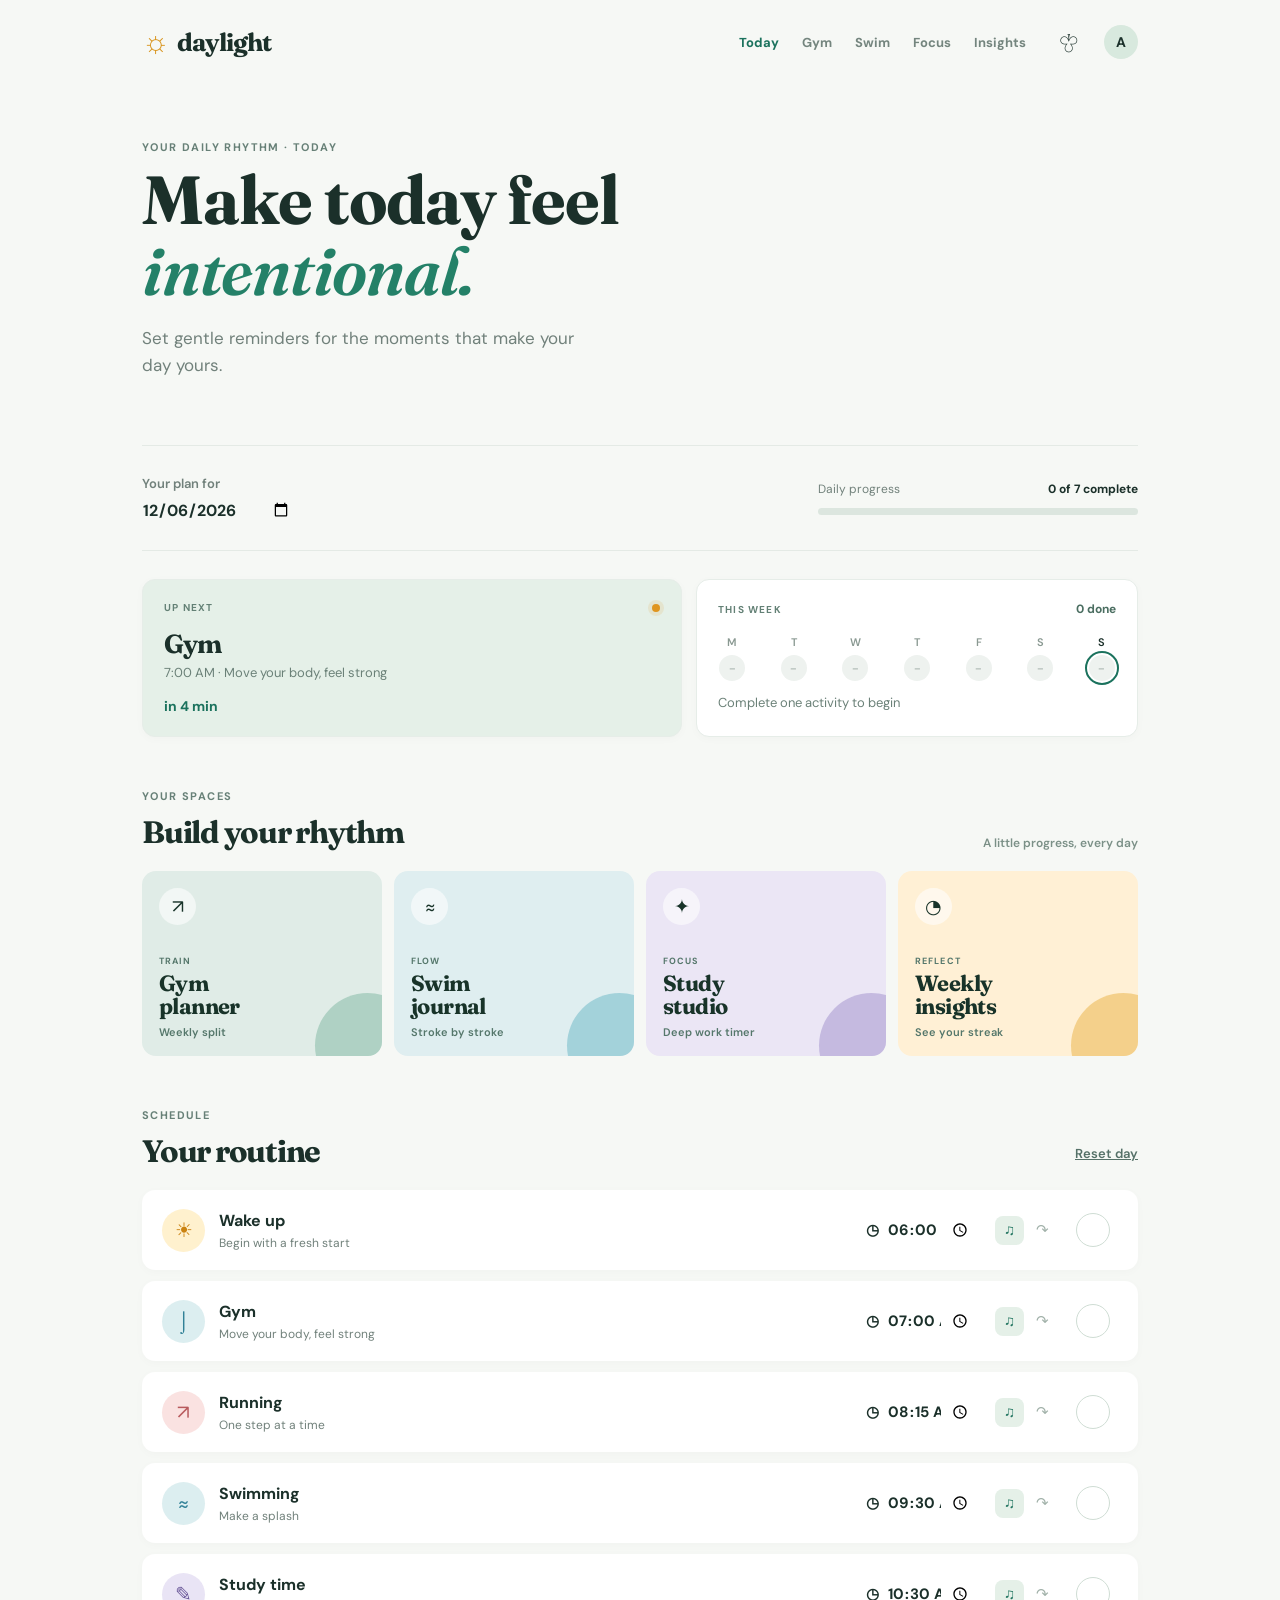
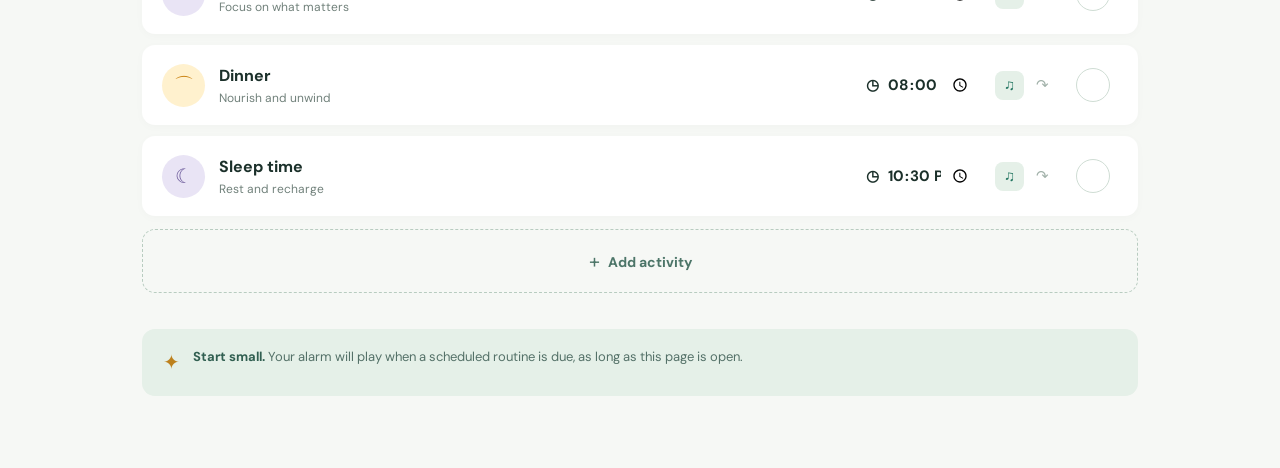
==== index.html @ 8356004c "Update index.html" ====
<!DOCTYPE html>
<html lang="en">
  <head>
    <meta charset="UTF-8" />
    <meta name="viewport" content="width=device-width, initial-scale=1.0" />
    <meta name="theme-color" content="#1c6f5b" />
    <title>Daylight · Daily routine tracker</title>
    <link rel="preconnect" href="https://fonts.googleapis.com" />
    <link rel="preconnect" href="https://fonts.gstatic.com" crossorigin />
    <link href="https://fonts.googleapis.com/css2?family=DM+Sans:wght@400;500;600;700&family=Fraunces:opsz,wght@9..144,600;9..144,700&display=swap" rel="stylesheet" />
    <link rel="stylesheet" href="daily.css" />
    <link rel="manifest" href="./manifest.json">
<meta name="theme-color" content="#1c6f5b">
<link rel="apple-touch-icon" href="./icons/icon-192.png">
<meta name="apple-mobile-web-app-capable" content="yes">
<meta name="apple-mobile-web-app-status-bar-style" content="black-translucent">
<meta name="apple-mobile-web-app-title" content="Daylight">
  </head>
  <body>
    <main class="app-shell">
      <header class="topbar">
        <a class="brand" href="#" aria-label="Daylight home">
          <span class="brand-mark">☼</span>
          <span>daylight</span>
        </a>
        <nav class="site-nav" aria-label="Main navigation">
          <a class="active" href="index.html">Today</a>
          <a href="gym.html">Gym</a>
          <a href="swimming.html">Swim</a>
          <a href="focus.html">Focus</a>
          <a href="insights.html">Insights</a>
        </nav>
        <div class="header-actions">
          <button class="icon-button" id="notificationButton" type="button" aria-label="Enable notifications" title="Enable notifications">♧</button>
          <button class="avatar" type="button" aria-label="Your profile">A</button>
        </div>
      </header>

      <section class="hero" aria-labelledby="page-title">
        <p class="eyebrow" id="todayLabel">YOUR DAILY RHYTHM</p>
        <h1 id="page-title">Make today feel <em>intentional.</em></h1>
        <p class="hero-copy">Set gentle reminders for the moments that make your day yours.</p>
      </section>

      <section class="overview" aria-label="Today overview">
        <div class="date-control">
          <label for="routineDate">Your plan for</label>
          <div class="date-input-wrap">
            <input id="routineDate" type="date" aria-label="Select routine date" />
          </div>
        </div>
        <div class="progress-block">
          <div class="progress-label"><span>Daily progress</span><strong id="progressText">0 of 7 complete</strong></div>
          <div class="progress-track"><span id="progressBar"></span></div>
        </div>
      </section>

      <section class="utility-grid" aria-label="Routine tools">
        <article class="next-card">
          <div class="card-heading"><span>UP NEXT</span><span class="next-dot"></span></div>
          <h2 id="nextActivityName">Your day is ready</h2>
          <p id="nextActivityDetails">Choose a time that works for you.</p>
          <strong id="nextCountdown">—</strong>
        </article>
        <article class="week-card">
          <div class="card-heading"><span>THIS WEEK</span><strong id="weekTotal">0 done</strong></div>
          <div class="week-days" id="weekDays" aria-label="Weekly routine history"></div>
          <p id="streakText">Start your streak today</p>
        </article>
      </section>

      <section class="explore-section" aria-labelledby="exploreTitle">
        <div class="section-heading compact-heading">
          <div>
            <p class="eyebrow">YOUR SPACES</p>
            <h2 id="exploreTitle">Build your rhythm</h2>
          </div>
          <span class="explore-caption">A little progress, every day</span>
        </div>
        <div class="explore-grid">
          <a class="explore-card gym-card" href="gym.html"><span class="explore-orb">↗</span><span class="explore-kicker">TRAIN</span><strong>Gym<br>planner</strong><em>Weekly split</em></a>
          <a class="explore-card swim-card" href="swimming.html"><span class="explore-orb">≈</span><span class="explore-kicker">FLOW</span><strong>Swim<br>journal</strong><em>Stroke by stroke</em></a>
          <a class="explore-card focus-card" href="focus.html"><span class="explore-orb">✦</span><span class="explore-kicker">FOCUS</span><strong>Study<br>studio</strong><em>Deep work timer</em></a>
          <a class="explore-card insight-card-link" href="insights.html"><span class="explore-orb">◔</span><span class="explore-kicker">REFLECT</span><strong>Weekly<br>insights</strong><em>See your streak</em></a>
        </div>
      </section>

      <section class="routine-section" aria-labelledby="routine-heading">
        <div class="section-heading">
          <div>
            <p class="eyebrow">SCHEDULE</p>
            <h2 id="routine-heading">Your routine</h2>
          </div>
          <button class="text-button" id="resetButton" type="button">Reset day</button>
        </div>

        <div class="routine-list" id="routineList" aria-live="polite"></div>

        <button class="add-activity" id="addActivityButton" type="button"><span>+</span> Add activity</button>
      </section>

      <section class="insight-card" id="insightCard">
        <span class="insight-icon">✦</span>
        <p><strong>Start small.</strong> Your alarm will play when a scheduled routine is due, as long as this page is open.</p>
      </section>
    </main>

    <dialog id="activityDialog">
      <form method="dialog" class="dialog-card" id="activityForm">
        <div class="dialog-heading">
          <div>
            <p class="eyebrow">CUSTOM ROUTINE</p>
            <h2>Add an activity</h2>
          </div>
          <button class="close-button" value="cancel" aria-label="Close">×</button>
        </div>
        <label>Activity name<input id="activityName" maxlength="32" required placeholder="e.g. Read a book" /></label>
        <label>Time<input id="activityTime" type="time" required /></label>
        <label class="color-label">Color
          <span class="color-options">
            <input type="radio" name="activityColor" value="sun" checked aria-label="Sun yellow" />
            <input type="radio" name="activityColor" value="sky" aria-label="Sky blue" />
            <input type="radio" name="activityColor" value="rose" aria-label="Rose pink" />
            <input type="radio" name="activityColor" value="violet" aria-label="Violet" />
          </span>
        </label>
        <button class="save-button" value="default" type="submit">Add to routine</button>
      </form>
    </dialog>

    <dialog id="alarmDialog">
      <div class="alarm-card">
        <span class="alarm-sun">☼</span>
        <p class="eyebrow">TIME FOR YOUR ROUTINE</p>
        <h2 id="alarmTitle">Good morning!</h2>
        <p id="alarmMessage">Your activity is ready when you are.</p>
        <div class="alarm-actions">
          <button class="snooze-button" id="snoozeAlarm" type="button">Snooze 5 min</button>
          <button class="save-button" id="dismissAlarm" type="button">I'm on it</button>
        </div>
      </div>
    </dialog>

    <script src="daily.js"></script>
    <script src="./pwa-register.js"></script>
  </body>
</html>
---- daily.css ----
:root {
  --ink: #1b302a;
  --muted: #71817b;
  --line: #e4eae5;
  --surface: #ffffff;
  --canvas: #f6f8f5;
  --sage: #e5f0e8;
  --green: #1b725d;
  --shadow: 0 16px 38px rgba(36, 70, 56, .08);
}

* { box-sizing: border-box; }
body { margin: 0; background: var(--canvas); color: var(--ink); font-family: "DM Sans", sans-serif; }
button, input { font: inherit; }
button { cursor: pointer; }
.app-shell { max-width: 1080px; margin: 0 auto; padding: 0 42px 72px; }
.topbar { height: 84px; display: flex; align-items: center; justify-content: space-between; gap: 26px; }
.brand { color: var(--ink); text-decoration: none; font-family: Fraunces, serif; font-size: 25px; font-weight: 700; letter-spacing: -.9px; display: flex; align-items: center; gap: 8px; }
.brand-mark { color: #d8931b; font-family: Arial, sans-serif; font-size: 30px; line-height: 1; }
.header-actions { display: flex; align-items: center; gap: 18px; }
.site-nav { display: flex; align-items: center; gap: 23px; margin-left: auto; }.site-nav a { color: #74857e; text-decoration: none; font-size: 13px; font-weight: 700; transition: color .2s; }.site-nav a:hover, .site-nav a.active { color: var(--green); }
.icon-button, .avatar { border: 0; background: transparent; color: var(--ink); }
.icon-button { font-size: 25px; transform: rotate(180deg); }
.icon-button.enabled { color: var(--green); }
.avatar { display: grid; place-items: center; width: 34px; height: 34px; border-radius: 50%; background: #d8e9de; font-weight: 700; font-size: 14px; }
.hero { padding: 56px 0 50px; max-width: 640px; }
.eyebrow { margin: 0 0 10px; color: #678077; letter-spacing: 1.4px; font-weight: 700; font-size: 11px; }
h1, h2, p { margin-top: 0; }
h1, h2 { font-family: Fraunces, serif; letter-spacing: -1.25px; }
h1 { font-size: clamp(46px, 6vw, 68px); line-height: 1.04; margin-bottom: 20px; }
h1 em { font-weight: 600; color: #248168; }
.hero-copy { color: var(--muted); font-size: 17px; line-height: 1.55; max-width: 450px; }
.overview { border-top: 1px solid var(--line); border-bottom: 1px solid var(--line); min-height: 106px; display: flex; align-items: center; justify-content: space-between; gap: 40px; }
.date-control { display: grid; gap: 7px; font-size: 13px; color: var(--muted); font-weight: 600; }
.date-input-wrap { display: flex; align-items: center; }
#routineDate { color: var(--ink); border: 0; padding: 0; background: transparent; font-weight: 700; font-size: 16px; cursor: pointer; }
.progress-block { width: min(320px, 42vw); }
.progress-label { display: flex; justify-content: space-between; color: var(--muted); font-size: 12px; margin-bottom: 11px; }
.progress-label strong { color: var(--ink); font-size: 12px; }
.progress-track { height: 7px; border-radius: 10px; background: #dce6df; overflow: hidden; }
.progress-track span { display: block; height: 100%; width: 0; background: var(--green); border-radius: inherit; transition: width .35s ease; }
.utility-grid { display: grid; grid-template-columns: 1.1fr .9fr; gap: 14px; padding: 28px 0 8px; }
.next-card, .week-card { background: var(--surface); border: 1px solid #e6ede8; border-radius: 13px; padding: 21px; box-shadow: 0 2px 10px rgba(20, 57, 44, .025); }
.next-card { background: #e5f0e8; }
.card-heading { display: flex; align-items: center; justify-content: space-between; color: #638075; letter-spacing: 1.2px; font-size: 10px; font-weight: 700; }
.card-heading strong { color: #4b6e61; letter-spacing: 0; font-size: 12px; }
.next-dot { width: 8px; height: 8px; background: #df951f; border-radius: 50%; box-shadow: 0 0 0 4px rgba(223,149,31,.13); }
.next-card h2 { margin: 14px 0 4px; font-size: 26px; }
.next-card p, .week-card p { margin: 0; color: #6b8178; font-size: 13px; }
.next-card > strong { display: block; margin-top: 16px; color: #1b725d; font-size: 14px; }
.week-days { display: flex; justify-content: space-between; gap: 7px; margin: 18px 0 13px; }
.week-day { display: grid; gap: 6px; place-items: center; min-width: 28px; color: #8a9992; font-size: 11px; }
.week-day b { font-weight: 600; }.week-day i { display: grid; place-items: center; width: 26px; height: 26px; background: #eef2ef; border-radius: 50%; font-style: normal; font-size: 10px; }
.week-day.done i { background: #cce4d6; color: #17634f; font-weight: 700; }.week-day.current b { color: var(--ink); }.week-day.current i { outline: 2px solid var(--green); outline-offset: 2px; }
.routine-section { padding-top: 52px; }
.explore-section { padding-top: 44px; }.compact-heading { margin-bottom: 18px; }.explore-caption { color: #7b9087; font-size: 12px; font-weight: 600; }.explore-grid { display: grid; grid-template-columns: repeat(4, 1fr); gap: 12px; }.explore-card { position: relative; overflow: hidden; min-height: 185px; padding: 17px; display: flex; flex-direction: column; text-decoration: none; border-radius: 14px; color: #183329; transition: transform .25s ease, box-shadow .25s ease; }.explore-card:hover { transform: translateY(-5px); box-shadow: 0 15px 25px rgba(31, 77, 58, .13); }.explore-card::after { content: ''; width: 105px; height: 105px; position: absolute; right: -38px; bottom: -42px; border-radius: 50%; opacity: .7; }.gym-card { background: #e0ece7; }.gym-card::after { background: #9ac7b5; }.swim-card { background: #dfeef0; }.swim-card::after { background: #8bc6d2; }.focus-card { background: #ebe6f5; }.focus-card::after { background: #b5a8d8; }.insight-card-link { background: #fff0d5; }.insight-card-link::after { background: #efc46d; }.explore-orb { width: 37px; height: 37px; display: grid; place-items: center; border-radius: 50%; background: rgba(255,255,255,.58); font-size: 19px; margin-bottom: auto; }.explore-kicker { margin-top: 17px; color: #55776b; letter-spacing: 1.1px; font-size: 9px; font-weight: 700; }.explore-card strong { position: relative; z-index: 1; margin-top: 5px; font-family: Fraunces, serif; font-size: 22px; line-height: 1.02; letter-spacing: -.6px; }.explore-card em { margin-top: 8px; color: #55776b; font-size: 11px; font-style: normal; font-weight: 600; }
.section-heading { display: flex; justify-content: space-between; align-items: end; margin-bottom: 20px; }
.section-heading h2 { font-size: 31px; margin: 0; }
.text-button { color: #557168; border: 0; background: transparent; text-decoration: underline; font-weight: 600; font-size: 13px; padding: 8px 0; }
.routine-list { display: grid; gap: 11px; }
.routine-item { background: var(--surface); min-height: 80px; padding: 14px 19px; border: 1px solid transparent; border-radius: 13px; box-shadow: 0 2px 10px rgba(20, 57, 44, .025); display: grid; grid-template-columns: 44px minmax(150px, 1fr) 116px 68px 42px; align-items: center; column-gap: 13px; transition: transform .2s, border-color .2s, opacity .2s; }
.routine-item:hover { transform: translateY(-1px); border-color: #d9e6dd; }
.routine-item.complete { opacity: .58; }
.routine-item.complete .activity-name { text-decoration: line-through; }
.routine-item.skipped { opacity: .52; background: #fbfcfb; }.routine-item.skipped .activity-name { text-decoration: line-through; }
.activity-icon { width: 43px; height: 43px; display: grid; place-items: center; border-radius: 50%; font-size: 20px; }
.sun .activity-icon { background: #fff1ce; color: #ca8211; }
.sky .activity-icon { background: #dceef0; color: #318197; }
.rose .activity-icon { background: #fae2e1; color: #b85a5d; }
.violet .activity-icon { background: #e9e4f5; color: #6d5b9b; }
.activity-name { margin: 0 0 4px; font-weight: 700; font-size: 16px; }
.activity-note { margin: 0; color: var(--muted); font-size: 12px; }
.time-control { display: flex; align-items: center; gap: 7px; color: var(--ink); font-size: 15px; font-weight: 700; }
.time-control input { border: 0; width: 85px; color: inherit; background: transparent; font-weight: inherit; cursor: pointer; }
.item-actions { display: flex; align-items: center; gap: 4px; }
.alarm-toggle, .skip-button { width: 29px; height: 29px; display: grid; place-items: center; border: 0; background: transparent; border-radius: 8px; color: #a2b2aa; font-size: 15px; }
.alarm-toggle.on { color: #20745f; background: #e5f0e8; }.skip-button.active { color: #a66d34; background: #fff1df; }.alarm-toggle:hover, .skip-button:hover { background: #edf3ef; color: var(--green); }
.check-button { width: 34px; height: 34px; border: 1.5px solid #cfddd4; color: white; background: white; border-radius: 50%; font-size: 16px; transition: .2s; }
.complete .check-button { background: var(--green); border-color: var(--green); }
.delete-button { grid-column: 5; grid-row: 1; border: 0; color: #aab9b1; background: transparent; display: none; }
.routine-item.custom:hover .delete-button { display: block; }
.add-activity { width: 100%; margin-top: 13px; min-height: 64px; border: 1.5px dashed #b8ccc0; border-radius: 13px; color: #4c7568; background: transparent; font-weight: 700; font-size: 14px; }
.add-activity span { font-size: 20px; vertical-align: -1px; margin-right: 5px; font-weight: 400; }
.insight-card { margin-top: 36px; display: flex; gap: 13px; border-radius: 13px; background: var(--sage); padding: 18px 21px; color: #547168; font-size: 13px; line-height: 1.55; }
.insight-card p { margin: 0; }.insight-card strong { color: #315f51; }.insight-icon { color: #bd811d; font-size: 20px; }
dialog { border: 0; padding: 0; background: transparent; max-width: min(92vw, 420px); border-radius: 18px; box-shadow: var(--shadow); }
dialog::backdrop { background: rgba(20, 42, 34, .36); backdrop-filter: blur(3px); }
.dialog-card, .alarm-card { background: white; padding: 29px; border-radius: 18px; }
.dialog-heading { display: flex; justify-content: space-between; align-items: start; }.dialog-heading h2, .alarm-card h2 { font-size: 30px; margin: 0; }
.close-button { background: none; border: 0; color: #6c8078; font-size: 27px; line-height: 1; }
.dialog-card label:not(.color-label) { display: grid; gap: 7px; color: #4e655d; font-size: 13px; font-weight: 700; margin-top: 23px; }
.dialog-card input:not([type="radio"]) { border: 1px solid #dbe5df; border-radius: 9px; padding: 11px 12px; color: var(--ink); outline-color: #77a996; }
.color-label { display: grid; gap: 9px; margin-top: 20px; color: #4e655d; font-size: 13px; font-weight: 700; }.color-options { display: flex; gap: 10px; }.color-options input { appearance: none; width: 22px; height: 22px; border-radius: 50%; cursor: pointer; outline-offset: 3px; }.color-options input:checked { outline: 2px solid var(--ink); }.color-options input:nth-child(1) { background: #e8a831; }.color-options input:nth-child(2) { background: #4aa2b5; }.color-options input:nth-child(3) { background: #d7787b; }.color-options input:nth-child(4) { background: #8870bd; }
.save-button { width: 100%; border: 0; background: var(--green); color: white; border-radius: 9px; padding: 13px 18px; margin-top: 25px; font-weight: 700; }.save-button:hover { background: #145e4d; }
.alarm-card { text-align: center; padding: 36px 32px 30px; }.alarm-sun { font-size: 45px; color: #e4a22e; }.alarm-card .eyebrow { margin-top: 12px; }.alarm-card p:not(.eyebrow) { color: var(--muted); line-height: 1.5; margin: 12px 0 0; }
.alarm-actions { display: grid; grid-template-columns: 1fr 1fr; gap: 9px; margin-top: 23px; }.alarm-actions .save-button { margin: 0; }.snooze-button { border: 1px solid #cadad1; background: white; color: #476c5e; border-radius: 9px; padding: 13px 10px; font-weight: 700; font-size: 13px; }
@media (max-width: 760px) { .site-nav { display: none; }.explore-grid { grid-template-columns: repeat(2, 1fr); }.explore-card { min-height: 160px; } }
@media (max-width: 620px) { .app-shell { padding: 0 20px 42px; }.topbar { height: 68px; }.hero { padding: 38px 0; }.overview { align-items: flex-start; flex-direction: column; gap: 21px; padding: 20px 0; }.progress-block { width: 100%; }.utility-grid { grid-template-columns: 1fr; padding-top: 20px; }.routine-section { padding-top: 38px; }.routine-item { grid-template-columns: 43px minmax(0, 1fr) 38px; padding: 13px; row-gap: 4px; }.time-control { grid-column: 2; grid-row: 2; margin-top: 0; font-size: 13px; }.item-actions { grid-column: 2; grid-row: 3; }.check-button { grid-column: 3; grid-row: 1 / span 3; }.delete-button { grid-column: 3; }.activity-name { font-size: 15px; }.routine-item { min-height: 112px; } }
@media (max-width: 360px) { .app-shell { padding-inline: 14px; } h1 { font-size: 38px; } .hero-copy { font-size: 15px; } }
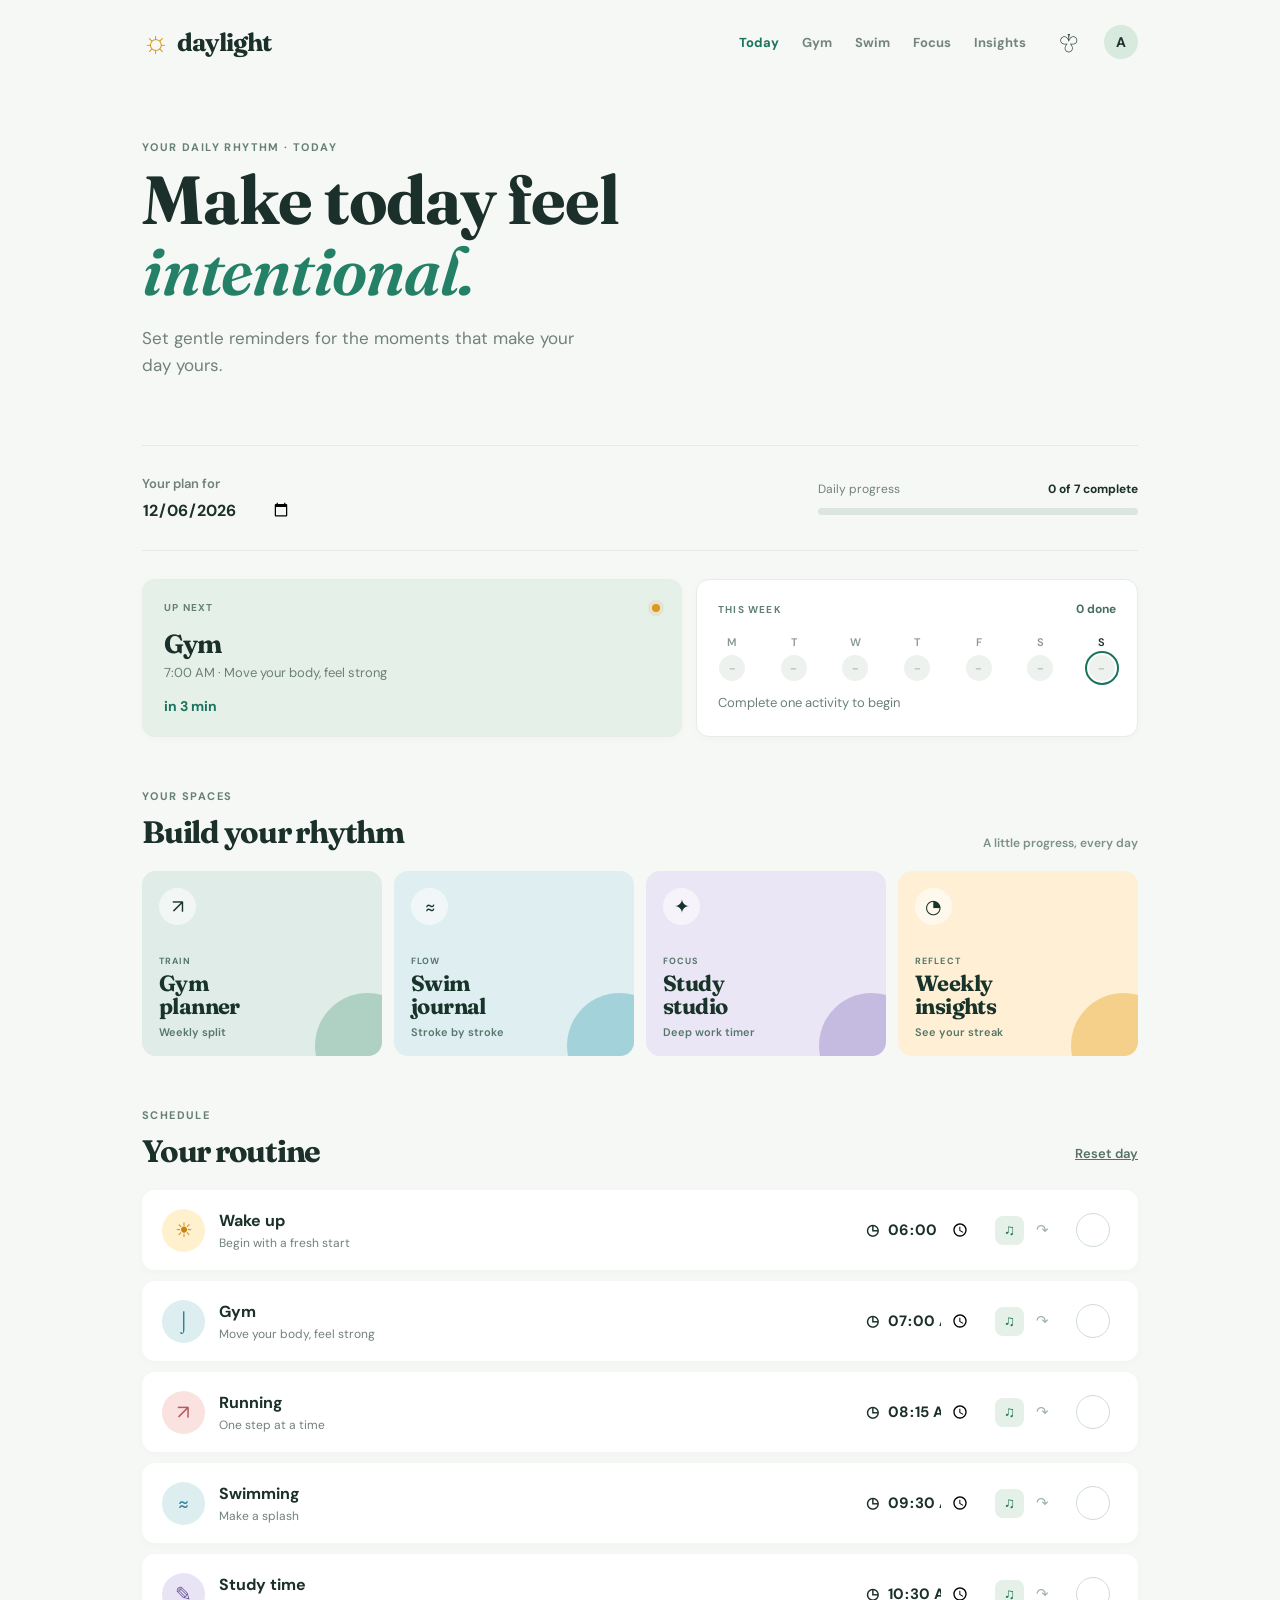
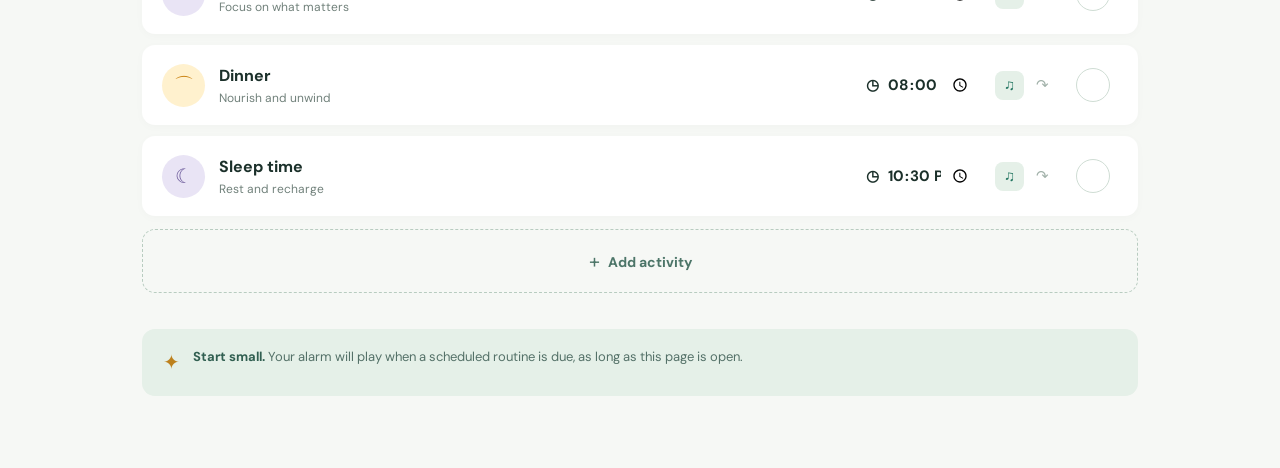
==== commit 0d5349fd: "Update index.html" ====
--- a/index.html
+++ b/index.html
@@ -140,8 +140,14 @@
         </div>
       </div>
     </dialog>
+    <audio id="alarmSound" src="./sounds/alarm.mp3" preload="auto" loop></audio>
+
+
+
 
     <script src="daily.js"></script>
+    <script src="alarm-sound.js"></script>
     <script src="./pwa-register.js"></script>
+    
   </body>
 </html>
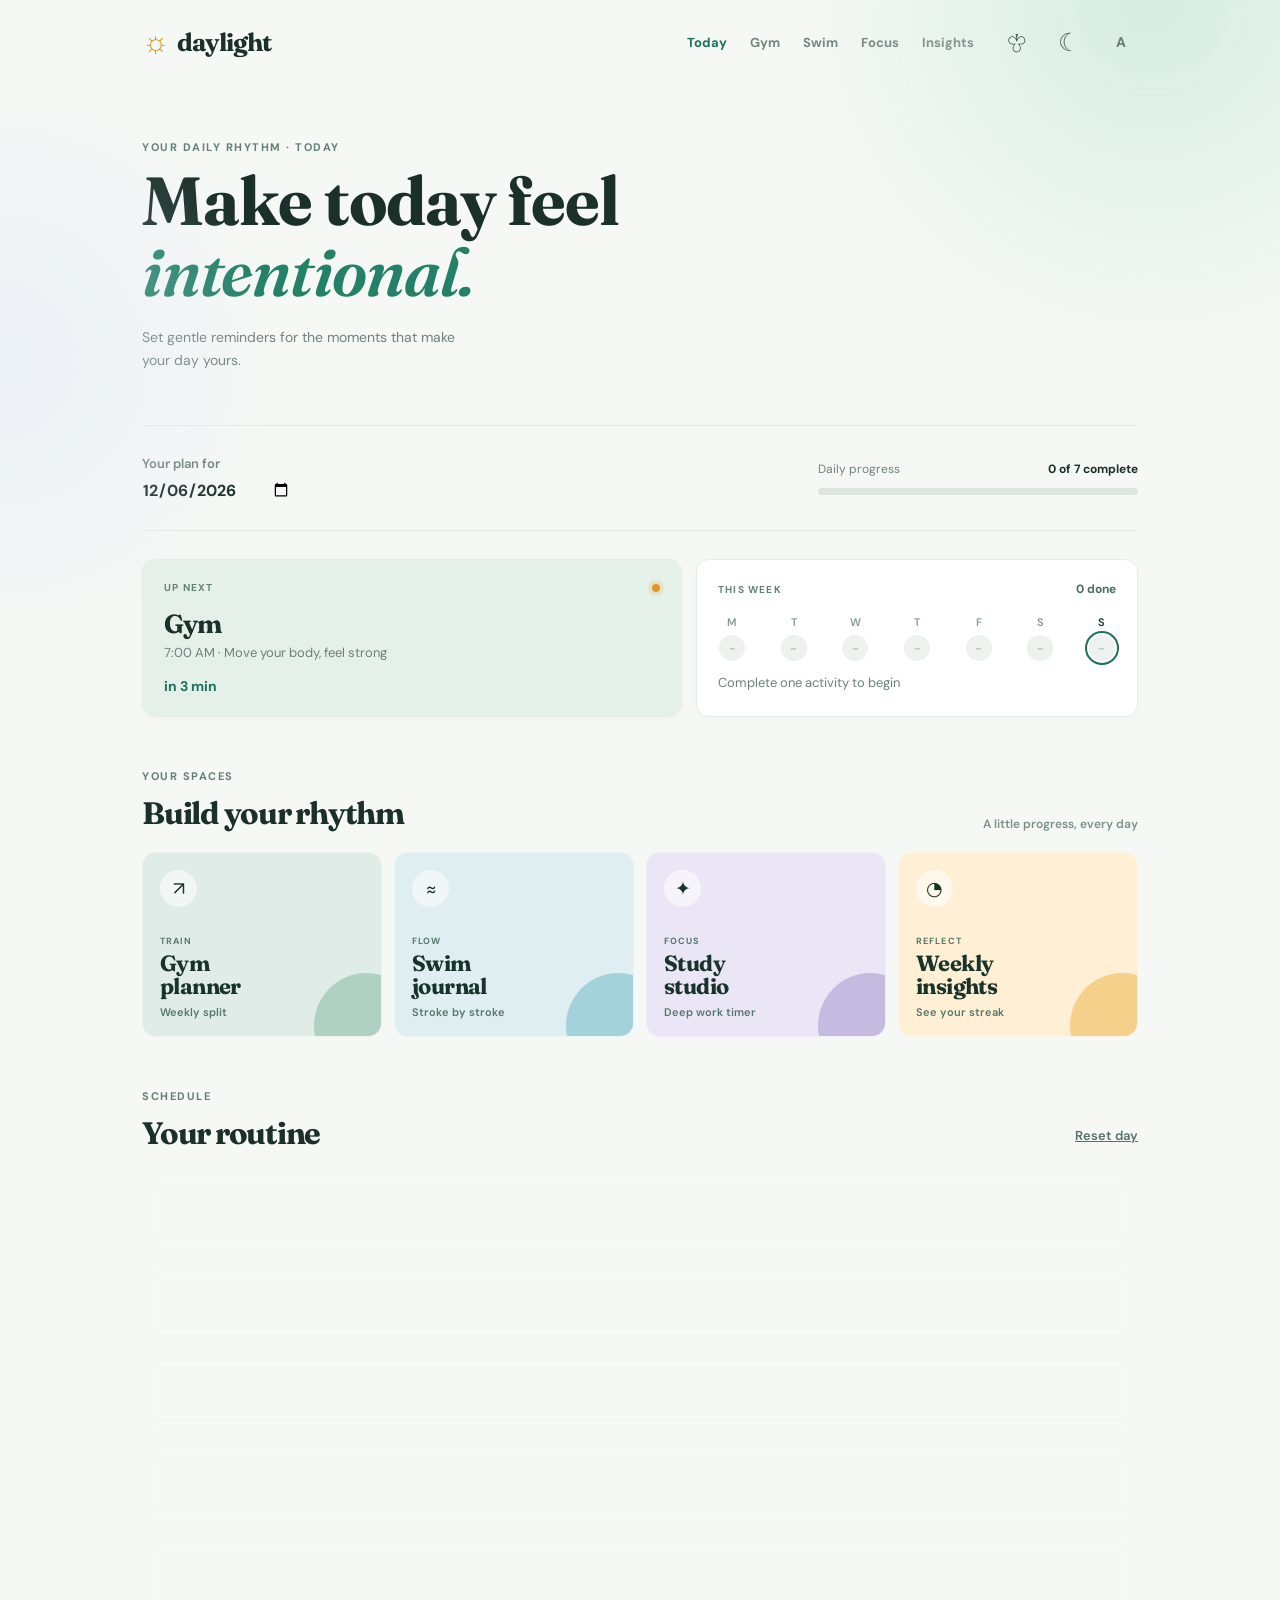
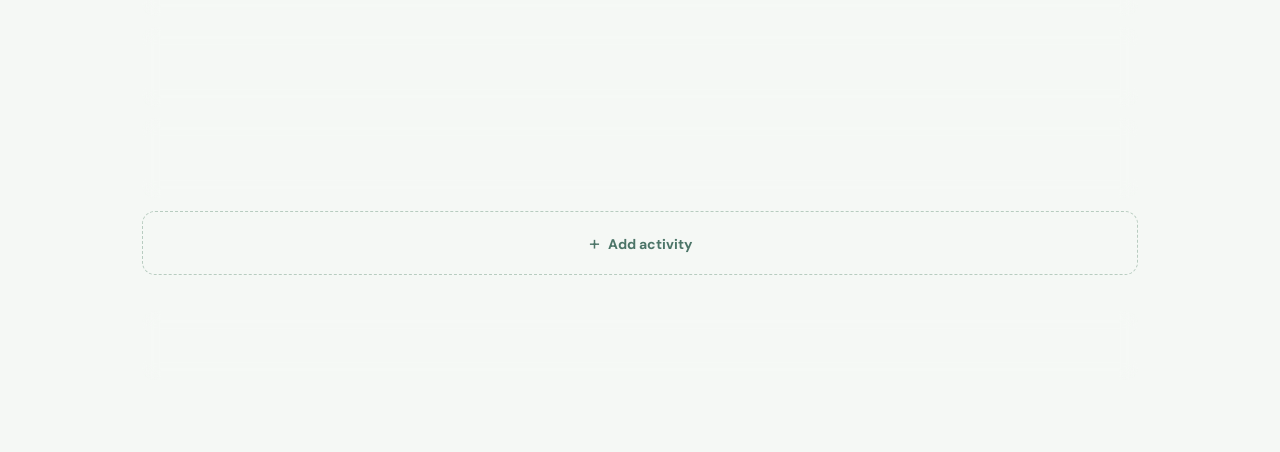
==== commit 1ab172fa: "Rebuild dark mode: consolidated variables and fresh overrides Removes legacy dark glass adjustments;" ====
--- a/index.html
+++ b/index.html
@@ -5,10 +5,11 @@
     <meta name="viewport" content="width=device-width, initial-scale=1.0" />
     <meta name="theme-color" content="#1c6f5b" />
     <title>Daylight · Daily routine tracker</title>
+     <script>(function(){try{var k='dl-theme-v2';var s=localStorage.getItem(k);var p=window.matchMedia&&window.matchMedia('(prefers-color-scheme:dark)').matches;var t=s|| (p?'dark':'light');document.documentElement.setAttribute('data-theme',t);}catch(e){document.documentElement.setAttribute('data-theme','light');}})();</script>
     <link rel="preconnect" href="https://fonts.googleapis.com" />
     <link rel="preconnect" href="https://fonts.gstatic.com" crossorigin />
     <link href="https://fonts.googleapis.com/css2?family=DM+Sans:wght@400;500;600;700&family=Fraunces:opsz,wght@9..144,600;9..144,700&display=swap" rel="stylesheet" />
-    <link rel="stylesheet" href="daily.css" />
+    <link rel="stylesheet" href="styles.css" />
     <link rel="manifest" href="./manifest.json">
 <meta name="theme-color" content="#1c6f5b">
 <link rel="apple-touch-icon" href="./icons/icon-192.png">
@@ -32,6 +33,7 @@
         </nav>
         <div class="header-actions">
           <button class="icon-button" id="notificationButton" type="button" aria-label="Enable notifications" title="Enable notifications">♧</button>
+          <button class="icon-button" id="themeToggle" type="button" aria-label="Toggle theme" title="Toggle theme"></button>
           <button class="avatar" type="button" aria-label="Your profile">A</button>
         </div>
       </header>
@@ -140,13 +142,14 @@
         </div>
       </div>
     </dialog>
-    <audio id="alarmSound" src="./sounds/alarm.mp3" preload="auto" loop></audio>
+    <audio id="alarmSound" src="sounds/Wakeup.mp3" preload="auto" loop></audio>
 
 
 
 
     <script src="daily.js"></script>
     <script src="alarm-sound.js"></script>
+    <script src="theme-toggle.js"></script>
     <script src="./pwa-register.js"></script>
     
   </body>
--- a/styles.css
+++ b/styles.css
@@ -0,0 +1,235 @@
+/* styles.css — combined daily.css + experience.css (auto-merged)
+   Keep duplicates minimal; if you prefer a different split, tell me. */
+
+:root {
+  --ink: #1b302a;
+  --muted: #71817b;
+  --line: #e4eae5;
+  --surface: #ffffff;
+  --canvas: #f6f8f5;
+  --sage: #e5f0e8;
+  --green: #1b725d;
+  --shadow: 0 16px 38px rgba(36, 70, 56, .08);
+}
+
+* { box-sizing: border-box; }
+/* Utility class used to temporarily disable transitions/animations during theme switch */
+.no-transitions * { transition: none !important; animation: none !important; }
+body { margin: 0; background: var(--canvas); color: var(--ink); font-family: "DM Sans", sans-serif; }
+button, input { font: inherit; }
+
+/* Glassmorphism tokens and utilities */
+:root {
+  --glass-bg: rgba(255,255,255,0.58);
+  --glass-border: rgba(255,255,255,0.36);
+  --glass-blur: 8px;
+}
+/* Apply subtle glass effect to cards and surfaces */
+.card, .next-card, .week-card, .routine-item, .explore-card, .dialog-card, .alarm-card, .insight-card {
+  background: linear-gradient(180deg, rgba(255,255,255,0.66), rgba(255,255,255,0.5));
+  border: 1px solid rgba(255,255,255,0.28);
+  backdrop-filter: blur(var(--glass-blur));
+}
+
+body { margin: 0; background: var(--canvas); color: var(--ink); font-family: "DM Sans", sans-serif; }
+button, input { font: inherit; }
+button { cursor: pointer; }
+.app-shell { max-width: 1080px; margin: 0 auto; padding: 0 42px 72px; }
+.topbar { height: 84px; display: flex; align-items: center; justify-content: space-between; gap: 26px; }
+.brand { color: var(--ink); text-decoration: none; font-family: Fraunces, serif; font-size: 25px; font-weight: 700; letter-spacing: -.9px; display: flex; align-items: center; gap: 8px; }
+.brand-mark { color: #d8931b; font-family: Arial, sans-serif; font-size: 30px; line-height: 1; }
+.header-actions { display: flex; align-items: center; gap: 18px; }
+.site-nav { display: flex; align-items: center; gap: 23px; margin-left: auto; }.site-nav a { color: #74857e; text-decoration: none; font-size: 13px; font-weight: 700; transition: color .2s; }.site-nav a:hover, .site-nav a.active { color: var(--green); }
+.icon-button, .avatar { border: 0; background: transparent; color: var(--ink); }
+.icon-button { font-size: 25px; transform: rotate(180deg); }
+.icon-button.enabled { color: var(--green); }
+.avatar { display: grid; place-items: center; width: 34px; height: 34px; border-radius: 50%; background: #d8e9de; font-weight: 700; font-size: 14px; }
+.hero { padding: 56px 0 50px; max-width: 640px; }
+.eyebrow { margin: 0 0 10px; color: #678077; letter-spacing: 1.4px; font-weight: 700; font-size: 11px; }
+h1, h2, p { margin-top: 0; }
+h1, h2 { font-family: Fraunces, serif; letter-spacing: -1.25px; }
+h1 { font-size: clamp(46px, 6vw, 68px); line-height: 1.04; margin-bottom: 20px; }
+h1 em { font-weight: 600; color: #248168; }
+.hero-copy { color: var(--muted); font-size: 17px; line-height: 1.55; max-width: 450px; }
+.overview { border-top: 1px solid var(--line); border-bottom: 1px solid var(--line); min-height: 106px; display: flex; align-items: center; justify-content: space-between; gap: 40px; }
+.date-control { display: grid; gap: 7px; font-size: 13px; color: var(--muted); font-weight: 600; }
+.date-input-wrap { display: flex; align-items: center; }
+#routineDate { color: var(--ink); border: 0; padding: 0; background: transparent; font-weight: 700; font-size: 16px; cursor: pointer; }
+.progress-block { width: min(320px, 42vw); }
+.progress-label { display: flex; justify-content: space-between; color: var(--muted); font-size: 12px; margin-bottom: 11px; }
+.progress-label strong { color: var(--ink); font-size: 12px; }
+.progress-track { height: 7px; border-radius: 10px; background: #dce6df; overflow: hidden; }
+.progress-track span { display: block; height: 100%; width: 0; background: var(--green); border-radius: inherit; transition: width .35s ease; }
+.utility-grid { display: grid; grid-template-columns: 1.1fr .9fr; gap: 14px; padding: 28px 0 8px; }
+.next-card, .week-card { background: var(--surface); border: 1px solid #e6ede8; border-radius: 13px; padding: 21px; box-shadow: 0 2px 10px rgba(20, 57, 44, .025); }
+.next-card { background: #e5f0e8; }
+.card-heading { display: flex; align-items: center; justify-content: space-between; color: #638075; letter-spacing: 1.2px; font-size: 10px; font-weight: 700; }
+.card-heading strong { color: #4b6e61; letter-spacing: 0; font-size: 12px; }
+.next-dot { width: 8px; height: 8px; background: #df951f; border-radius: 50%; box-shadow: 0 0 0 4px rgba(223,149,31,.13); }
+.next-card h2 { margin: 14px 0 4px; font-size: 26px; }
+.next-card p, .week-card p { margin: 0; color: #6b8178; font-size: 13px; }
+.next-card > strong { display: block; margin-top: 16px; color: #1b725d; font-size: 14px; }
+.week-days { display: flex; justify-content: space-between; gap: 7px; margin: 18px 0 13px; }
+.week-day { display: grid; gap: 6px; place-items: center; min-width: 28px; color: #8a9992; font-size: 11px; }
+.week-day b { font-weight: 600; }.week-day i { display: grid; place-items: center; width: 26px; height: 26px; background: #eef2ef; border-radius: 50%; font-style: normal; font-size: 10px; }
+.week-day.done i { background: #cce4d6; color: #17634f; font-weight: 700; }.week-day.current b { color: var(--ink); }.week-day.current i { outline: 2px solid var(--green); outline-offset: 2px; }
+.routine-section { padding-top: 52px; }
+.explore-section { padding-top: 44px; }.compact-heading { margin-bottom: 18px; }.explore-caption { color: #7b9087; font-size: 12px; font-weight: 600; }.explore-grid { display: grid; grid-template-columns: repeat(4, 1fr); gap: 12px; }.explore-card { position: relative; overflow: hidden; min-height: 185px; padding: 17px; display: flex; flex-direction: column; text-decoration: none; border-radius: 14px; color: #183329; transition: transform .25s ease, box-shadow .25s ease; }.explore-card:hover { transform: translateY(-5px); box-shadow: 0 15px 25px rgba(31, 77, 58, .13); }.explore-card::after { content: ''; width: 105px; height: 105px; position: absolute; right: -38px; bottom: -42px; border-radius: 50%; opacity: .7; }.gym-card { background: #e0ece7; }.gym-card::after { background: #9ac7b5; }.swim-card { background: #dfeef0; }.swim-card::after { background: #8bc6d2; }.focus-card { background: #ebe6f5; }.focus-card::after { background: #b5a8d8; }.insight-card-link { background: #fff0d5; }.insight-card-link::after { background: #efc46d; }.explore-orb { width: 37px; height: 37px; display: grid; place-items: center; border-radius: 50%; background: rgba(255,255,255,.58); font-size: 19px; margin-bottom: auto; }.explore-kicker { margin-top: 17px; color: #55776b; letter-spacing: 1.1px; font-size: 9px; font-weight: 700; }.explore-card strong { position: relative; z-index: 1; margin-top: 5px; font-family: Fraunces, serif; font-size: 22px; line-height: 1.02; letter-spacing: -.6px; }.explore-card em { margin-top: 8px; color: #55776b; font-size: 11px; font-style: normal; font-weight: 600; }
+.section-heading { display: flex; justify-content: space-between; align-items: end; margin-bottom: 20px; }
+.section-heading h2 { font-size: 31px; margin: 0; }
+.text-button { color: #557168; border: 0; background: transparent; text-decoration: underline; font-weight: 600; font-size: 13px; padding: 8px 0; }
+.routine-list { display: grid; gap: 11px; }
+.routine-item { background: var(--surface); min-height: 80px; padding: 14px 19px; border: 1px solid transparent; border-radius: 13px; box-shadow: 0 2px 10px rgba(20, 57, 44, .025); display: grid; grid-template-columns: 44px minmax(150px, 1fr) 116px 68px 42px; align-items: center; column-gap: 13px; transition: transform .2s, border-color .2s, opacity .2s; }
+.routine-item:hover { transform: translateY(-1px); border-color: #d9e6dd; }
+.routine-item.complete { opacity: .58; }
+.routine-item.complete .activity-name { text-decoration: line-through; }
+.routine-item.skipped { opacity: .52; background: #fbfcfb; }.routine-item.skipped .activity-name { text-decoration: line-through; }
+.activity-icon { width: 43px; height: 43px; display: grid; place-items: center; border-radius: 50%; font-size: 20px; }
+.sun .activity-icon { background: #fff1ce; color: #ca8211; }
+.sky .activity-icon { background: #dceef0; color: #318197; }
+.rose .activity-icon { background: #fae2e1; color: #b85a5d; }
+.violet .activity-icon { background: #e9e4f5; color: #6d5b9b; }
+.activity-name { margin: 0 0 4px; font-weight: 700; font-size: 16px; }
+.activity-note { margin: 0; color: var(--muted); font-size: 12px; }
+.time-control { display: flex; align-items: center; gap: 7px; color: var(--ink); font-size: 15px; font-weight: 700; }
+.time-control input { border: 0; width: 85px; color: inherit; background: transparent; font-weight: inherit; cursor: pointer; }
+.item-actions { display: flex; align-items: center; gap: 4px; }
+.alarm-toggle, .skip-button { width: 29px; height: 29px; display: grid; place-items: center; border: 0; background: transparent; border-radius: 8px; color: #a2b2aa; font-size: 15px; }
+.alarm-toggle.on { color: #20745f; background: #e5f0e8; }.skip-button.active { color: #a66d34; background: #fff1df; }.alarm-toggle:hover, .skip-button:hover { background: #edf3ef; color: var(--green); }
+.check-button { width: 34px; height: 34px; border: 1.5px solid #cfddd4; color: white; background: white; border-radius: 50%; font-size: 16px; transition: .2s; }
+.complete .check-button { background: var(--green); border-color: var(--green); }
+.delete-button { grid-column: 5; grid-row: 1; border: 0; color: #aab9b1; background: transparent; display: none; }
+.routine-item.custom:hover .delete-button { display: block; }
+.add-activity { width: 100%; margin-top: 13px; min-height: 64px; border: 1.5px dashed #b8ccc0; border-radius: 13px; color: #4c7568; background: transparent; font-weight: 700; font-size: 14px; }
+.add-activity span { font-size: 20px; vertical-align: -1px; margin-right: 5px; font-weight: 400; }
+.insight-card { margin-top: 36px; display: flex; gap: 13px; border-radius: 13px; background: var(--sage); padding: 18px 21px; color: #547168; font-size: 13px; line-height: 1.55; }
+.insight-card p { margin: 0; }.insight-card strong { color: #315f51; }.insight-icon { color: #bd811d; font-size: 20px; }
+dialog { border: 0; padding: 0; background: transparent; max-width: min(92vw, 420px); border-radius: 18px; box-shadow: var(--shadow); }
+dialog::backdrop { background: rgba(20,42,34,.36); backdrop-filter: blur(3px); }
+.dialog-card, .alarm-card { background: white; padding: 29px; border-radius: 18px; }
+.dialog-heading { display: flex; justify-content: space-between; align-items: start; }.dialog-heading h2, .alarm-card h2 { font-size: 30px; margin: 0; }
+.close-button { background: none; border: 0; color: #6c8078; font-size: 27px; line-height: 1; }
+.dialog-card label:not(.color-label) { display: grid; gap: 7px; color: #4e655d; font-size: 13px; font-weight: 700; margin-top: 23px; }
+.dialog-card input:not([type="radio"]) { border: 1px solid #dbe5df; border-radius: 9px; padding: 11px 12px; color: var(--ink); outline-color: #77a996; }
+.color-label { display: grid; gap: 9px; margin-top: 20px; color: #4e655d; font-size: 13px; font-weight: 700; }.color-options { display: flex; gap: 10px; }.color-options input { appearance: none; width: 22px; height: 22px; border-radius: 50%; cursor: pointer; outline-offset: 3px; }.color-options input:checked { outline: 2px solid var(--ink); }.color-options input:nth-child(1) { background: #e8a831; }.color-options input:nth-child(2) { background: #4aa2b5; }.color-options input:nth-child(3) { background: #d7787b; }.color-options input:nth-child(4) { background: #8870bd; }
+.save-button { width: 100%; border: 0; background: var(--green); color: white; border-radius: 9px; padding: 13px 18px; margin-top: 25px; font-weight: 700; }.save-button:hover { background: #145e4d; }
+.alarm-card { text-align: center; padding: 36px 32px 30px; }.alarm-sun { font-size: 45px; color: #e4a22e; }.alarm-card .eyebrow { margin-top: 12px; }.alarm-card p:not(.eyebrow) { color: var(--muted); line-height: 1.5; margin: 12px 0 0; }
+@media (max-width: 760px) { .site-nav { display: none; }.explore-grid { grid-template-columns: repeat(2, 1fr); }.explore-card { min-height: 160px; } }
+@media (max-width: 620px) { .app-shell { padding: 0 20px 42px; }.topbar { height: 68px; }.hero { padding: 38px 0; }.overview { align-items: flex-start; flex-direction: column; gap: 21px; padding: 20px 0; }.progress-block { width: 100%; }.utility-grid { grid-template-columns: 1fr; padding-top: 20px; }.routine-section { padding-top: 38px; }.routine-item { grid-template-columns: 43px minmax(0, 1fr) 38px; padding: 13px; row-gap: 4px; }.time-control { grid-column: 2; grid-row: 2; margin-top: 0; font-size: 13px; }.item-actions { grid-column: 2; grid-row: 3; }.check-button { grid-column: 3; grid-row: 1 / span 3; }.delete-button { grid-column: 3; }.activity-name { font-size: 15px; }.routine-item { min-height: 112px; } }
+@media (max-width: 360px) { .app-shell { padding-inline: 14px; } h1 { font-size: 38px; } .hero-copy { font-size: 15px; } }
+
+/* ============================
+   Dark mode
+   Toggled by adding data-theme="dark" to <html> (see theme-toggle.js)
+   ============================ */
+ 
+body, .next-card, .week-card, .routine-item, .explore-card, .dialog-card,
+.alarm-card, .insight-card, .add-activity, .avatar, .week-day i {
+  transition: background-color .25s ease, color .25s ease, border-color .25s ease;
+}
+ 
+html[data-theme="dark"] {
+  color-scheme: dark;
+  --ink: #edf3ee;
+  --muted: #93a79d;
+  --line: #2b3a33;
+  --surface: #1c2822;
+  --canvas: #10160f;
+  --sage: #1f342b;
+  --green: #3ecb9f;
+  --green-strong: #1f8a6c;
+  --shadow: 0 16px 38px rgba(0, 0, 0, .45);
+}
+ 
+html[data-theme="dark"] {
+  color-scheme: dark;
+  --ink: #edf3ee;
+  --muted: #93a79d;
+  --line: #2b3a33;
+  --surface: #1c2822;
+  --canvas: #10160f;
+  --sage: #1f342b;
+  --green: #3ecb9f;
+  --green-strong: #1f8a6c;
+  --shadow: 0 16px 38px rgba(0, 0, 0, .45);
+}
+
+/* Consolidated dark-mode: use variable overrides only (html[data-theme="dark"]) — per-component dark overrides removed to shrink CSS */
+
+/* Theme toggle button icon swap (kept) */
+#themeToggle { transform: none; }
+#themeToggle::before { content: "\263E"; }
+html[data-theme="dark"] #themeToggle::before { content: "\2600"; }
+
+/* Experience-specific additions (merged) */
+
+/* Icon button styles (match daily.css) */
+.icon-button, .avatar { border: 0; background: transparent; color: var(--ink); }
+.icon-button { font-size: 25px; transform: rotate(180deg); }
+.icon-button.enabled { color: var(--green); }
+
+/* Experience layout and components (copied from experience.css) */
+
+/* base experience tokens (kept minimal to avoid conflict) */
+:root { --paper:#f5f8f5; --white:#fff; --mint:#dff0e8; --blue:#dff0f2; --purple:#eee9f7; --gold:#fff0d3; --radius:22px; }
+
+body { margin:0; color:var(--ink); background:var(--paper); font-family:"DM Sans",sans-serif; }
+body::before { content:""; position:fixed; inset:0; pointer-events:none; background:radial-gradient(circle at 90% 0%,rgba(185,226,209,.52),transparent 23%),radial-gradient(circle at 0% 40%,rgba(224,231,249,.43),transparent 20%); }
+.experience-shell { max-width:1190px; margin:0 auto; padding:0 42px 70px; position:relative; }
+.experience-header { height:88px; display:flex; align-items:center; gap:36px; border-bottom:1px solid var(--line); }.experience-brand { display:flex; align-items:center; gap:8px; color:var(--ink); font:700 25px Fraunces,serif; text-decoration:none; letter-spacing:-.8px; }.experience-brand span { color:#d8951f; font:30px Arial; }.experience-nav { display:flex; gap:24px; margin-left:auto; }.experience-nav a { color:#6c8279; text-decoration:none; font-size:13px; font-weight:700; }.experience-nav a:hover,.experience-nav a.active { color:var(--green); }.live-pill { border:0; background:#e1f0e7; color:#27735f; font-weight:700; font-size:11px; border-radius:20px; padding:9px 12px; }
+
+.page-hero { padding:55px 0 34px; display:flex; align-items:end; justify-content:space-between; gap:25px; }.eyebrow { color:#628078; margin:0 0 11px; font-weight:700; font-size:11px; letter-spacing:1.5px; }.page-hero h1 { margin:0; font:600 clamp(42px,5vw,64px)/.98 Fraunces,serif; letter-spacing:-2px; }.page-hero h1 em { color:var(--green); }.hero-copy { max-width:315px; color:var(--muted); line-height:1.6; font-size:14px; margin:0 0 4px; }
+.card { border:1px solid rgba(36,83,65,.09); border-radius:var(--radius); background:rgba(255,255,255,.78); box-shadow:0 14px 35px rgba(36,75,58,.045); }
+.panel-label { color:#648077; font-size:10px; letter-spacing:1.4px; font-weight:700; }.section-title { margin:0; font:600 28px Fraunces,serif; letter-spacing:-1px; }.small-copy { color:var(--muted); font-size:13px; line-height:1.5; }
+
+/* Gym */
+.gym-board { display:grid; grid-template-columns:1.1fr .9fr; gap:17px; }.week-panel { padding:24px; background:linear-gradient(140deg,#e5f2eb,#f9fcfa); }.week-head { display:flex; justify-content:space-between; align-items:start; margin-bottom:23px; }.week-head p { margin:7px 0 0; }.day-strip { display:grid; grid-template-columns:repeat(7,1fr); gap:7px; }.day-button { border:0; border-radius:13px; padding:13px 5px; color:#6f837a; background:#fff; transition:.2s; }.day-button strong { display:block; color:inherit; font-size:11px; }.day-button span { display:block; margin-top:6px; font:600 17px Fraunces,serif; }.day-button:hover,.day-button.active { color:#fff; background:#1d7560; transform:translateY(-2px); }.day-button.done:not(.active) { color:#1b745d; background:#cee6d8; }.workout-panel { padding:24px; }.exercise-list { display:grid; gap:9px; margin-top:18px; }.exercise { display:grid; grid-template-columns:36px 1fr auto; align-items:center; gap:10px; padding:10px; border-radius:13px; background:#f6f9f7; }.exercise i { width:34px; height:34px; display:grid; place-items:center; border-radius:10px; background:#dbede4; color:#187158; font-style:normal; }.exercise b { font-size:13px; }.exercise small { display:block; margin-top:2px; color:#778a82; font-size:11px; }.exercise button { border:0; background:#fff; color:#8da097; border-radius:8px; padding:7px 9px; font-size:11px; font-weight:700; }.exercise.complete { background:#e4f2e8; }.exercise.complete button { background:#1c735d; color:#fff; }.workout-log { margin-top:17px; padding:23px; background:#183d32; color:#fff; }.workout-log .panel-label { color:#9abdad; }.workout-log h2 { margin:8px 0 18px; font:600 28px Fraunces,serif; }.form-row { display:grid; grid-template-columns:1fr 1fr auto; gap:8px; }.form-row input,.form-row select { min-width:0; border:1px solid #dbe6df; background:#fff; border-radius:9px; padding:10px; color:#244037; font-size:12px; }.form-row .action-button { padding-inline:13px; }
+
+/* Swim */
+.swim-grid { display:grid; grid-template-columns:.9fr 1.1fr; gap:17px; }.swim-score { padding:28px; min-height:310px; background:linear-gradient(145deg,#163c42,#265c62); color:#fff; overflow:hidden; position:relative; }.swim-score::after { content:'≈'; position:absolute; right:-3px; bottom:-43px; color:rgba(255,255,255,.08); font-size:230px; font-family:Fraunces,serif; }.swim-score .panel-label { color:#b4d8da; }.ring { width:142px; height:142px; display:grid; place-items:center; margin:31px auto 15px; border-radius:50%; background:conic-gradient(#82d4d4 0 68%,rgba(255,255,255,.15) 68% 100%); }.ring > div { width:112px; height:112px; display:grid; place-items:center; align-content:center; border-radius:50%; background:#1c4a50; }.ring strong { font:600 34px Fraunces,serif; }.ring span { color:#c0dddd; font-size:11px; }.stroke-panel { padding:24px; }.stroke-tabs { display:grid; grid-template-columns:repeat(2,1fr); gap:9px; margin-top:18px; }.stroke-choice { border:1px solid #d9e7e5; background:#fbfdfc; text-align:left; padding:12px; border-radius:12px; color:#4d716b; font-size:12px; font-weight:700; transition:.2s; }.stroke-choice b { display:block; color:#1d4339; font:600 18px Fraunces,serif; margin-top:4px; }.stroke-choice:hover,.stroke-choice.selected { background:#dff0f2; border-color:#88c5ca; transform:translateY(-2px); }.swim-entry { padding:23px; margin-top:17px; }.swim-entry h2 { margin:6px 0 17px; }.swim-entry .form-row { grid-template-columns:1fr 1fr auto; }.recent-swims { padding:21px; margin-top:17px; }.swim-row { display:flex; justify-content:space-between; align-items:center; padding:10px 0; border-top:1px solid #e7eeea; }.swim-row:first-of-type { margin-top:11px; }.swim-row b { font-size:13px; }.swim-row span { color:#71877d; font-size:12px; }
+
+/* Focus */
+.focus-grid { display:grid; grid-template-columns:1.05fr .95fr; gap:17px; }.timer-panel { padding:31px; text-align:center; background:linear-gradient(145deg,#eee9f7,#f9f7fc); }.timer-panel .panel-label { color:#786c99; }.timer-circle { width:235px; height:235px; border-radius:50%; display:grid; place-items:center; margin:19px auto; background:conic-gradient(#7562aa 0 0%,rgba(117,98,170,.13) 0); transition:background .4s; }.timer-inner { width:207px; height:207px; display:grid; place-items:center; align-content:center; border-radius:50%; background:#fbfaff; box-shadow:inset 0 0 0 1px rgba(105,87,152,.1); }.timer-inner strong { font:600 53px Fraunces,serif; letter-spacing:-2px; }.timer-inner span { margin-top:5px; color:#7d719d; font-size:11px; font-weight:700; }.timer-actions { display:flex; justify-content:center; gap:9px; }.focus-plan { padding:24px; }.goal-list { display:grid; gap:10px; margin-top:17px; }.goal { display:flex; align-items:center; gap:10px; border-radius:12px; padding:11px; background:#f8f7fb; }.goal button { width:25px; height:25px; border:1px solid #cfc7e1; border-radius:50%; background:#fff; color:#fff; }.goal.done button { background:#7764aa; border-color:#7764aa; }.goal.done span { text-decoration:line-through; color:#869083; }.goal span { flex:1; font-weight:700; font-size:13px; }.goal small { color:#7b708f; font-size:11px; }.focus-summary { margin-top:17px; padding:23px; background:#fff0d5; }.focus-summary h2 { margin:8px 0 3px; font:600 31px Fraunces,serif; }.focus-summary p { margin:0; }
+
+/* Insights */
+.insight-hero { padding:27px; background:linear-gradient(105deg,#193d32,#2d765f); color:#fff; overflow:hidden; position:relative; }.insight-hero::after { content:'✦'; position:absolute; right:38px; top:-35px; color:rgba(255,255,255,.1); font-size:150px; }.insight-hero .panel-label { color:#abd3c0; }.insight-hero h2 { position:relative; z-index:1; margin:8px 0 24px; font:600 35px Fraunces,serif; }.metric-row { display:grid; grid-template-columns:repeat(4,1fr); gap:10px; position:relative; z-index:1; }.metric { padding:13px; border-radius:12px; background:rgba(255,255,255,.11); }.metric span { display:block; color:#b9d9cb; font-size:10px; }.metric strong { display:block; margin-top:5px; font:600 22px Fraunces,serif; }.insights-grid { display:grid; grid-template-columns:1.05fr .95fr; gap:17px; margin-top:17px; }.chart-panel,.habit-panel { padding:24px; }.bars { height:190px; margin-top:24px; display:flex; align-items:end; gap:12px; }.bar { flex:1; display:flex; flex-direction:column; align-items:center; gap:8px; color:#71867d; font-size:10px; }.bar i { display:block; width:100%; min-height:10px; border-radius:8px 8px 3px 3px; background:linear-gradient(#79bb99,#1c735d); }.habit-list { display:grid; gap:12px; margin-top:17px; }.habit { display:grid; grid-template-columns:34px 1fr auto; align-items:center; gap:10px; }.habit i { width:31px; height:31px; display:grid; place-items:center; background:#e7f1ea; color:#1d735d; border-radius:9px; font-style:normal; }.habit b { font-size:13px; }.habit span { color:#768980; font-size:11px; }.habit strong { font-size:12px; }
+
+@media(max-width:760px){ .experience-shell{padding-inline:20px}.experience-header{height:70px}.experience-nav{display:none}.page-hero{padding:40px 0 27px;align-items:flex-start;flex-direction:column}.hero-stat{width:100%}.gym-board,.swim-grid,.focus-grid,.insights-grid{grid-template-columns:1fr}.metric-row{grid-template-columns:repeat(2,1fr)}.form-row{grid-template-columns:1fr 1fr}.form-row .action-button{grid-column:1/-1}.day-strip{gap:4px}.day-button{padding:10px 2px}.timer-circle{width:210px;height:210px}.timer-inner{width:184px;height:184px}.explore-grid{grid-template-columns:repeat(2,1fr)} }
+
+/* Dark-mode consolidated overrides */
+html[data-theme="dark"] {
+  color-scheme: dark;
+  --ink: #edf3ee;
+  --muted: #9bb3a6;
+  --line: #20322b;
+  --surface: #121816;
+  --canvas: #0b0f0d;
+  --sage: #15221a;
+  --green: #3ecb9f;
+  --green-strong: #1f8a6c;
+  --shadow: 0 16px 38px rgba(0, 0, 0, .6);
+  --card-bg: linear-gradient(180deg, rgba(20,28,24,0.92), rgba(14,18,15,0.78));
+  --card-border: rgba(255,255,255,0.04);
+}
+
+/* Element-level overrides using the new dark variables */
+html[data-theme="dark"] body, html[data-theme="dark"] .app-shell { background: var(--canvas); color: var(--ink); }
+html[data-theme="dark"] .card, html[data-theme="dark"] .next-card, html[data-theme="dark"] .week-card, html[data-theme="dark"] .routine-item, html[data-theme="dark"] .explore-card, html[data-theme="dark"] .dialog-card, html[data-theme="dark"] .alarm-card, html[data-theme="dark"] .insight-card {
+  background: var(--card-bg);
+  border: 1px solid var(--card-border);
+  box-shadow: 0 8px 24px rgba(0,0,0,0.6);
+  color: var(--ink);
+}
+html[data-theme="dark"] .hero-copy, html[data-theme="dark"] .eyebrow, html[data-theme="dark"] .small-copy { color: var(--muted); }
+html[data-theme="dark"] .hero-stat { background: linear-gradient(145deg,#092f29,#153a32); color:#e8f6ef; }
+html[data-theme="dark"] .workout-log { background: linear-gradient(145deg,#0b2924,#112e28); color:#e8f6f1; }
+html[data-theme="dark"] .explore-card::after { opacity: 0.14; }
+html[data-theme="dark"] .icon-button { color: var(--muted); }
+html[data-theme="dark"] .icon-button.enabled { color: var(--green); }
+
+/* Theme toggle button icon swap (kept) */
+#themeToggle { transform: none; }
+#themeToggle::before { content: "\263E"; }
+html[data-theme="dark"] #themeToggle::before { content: "\2600"; }
+
+/* End combined stylesheet */
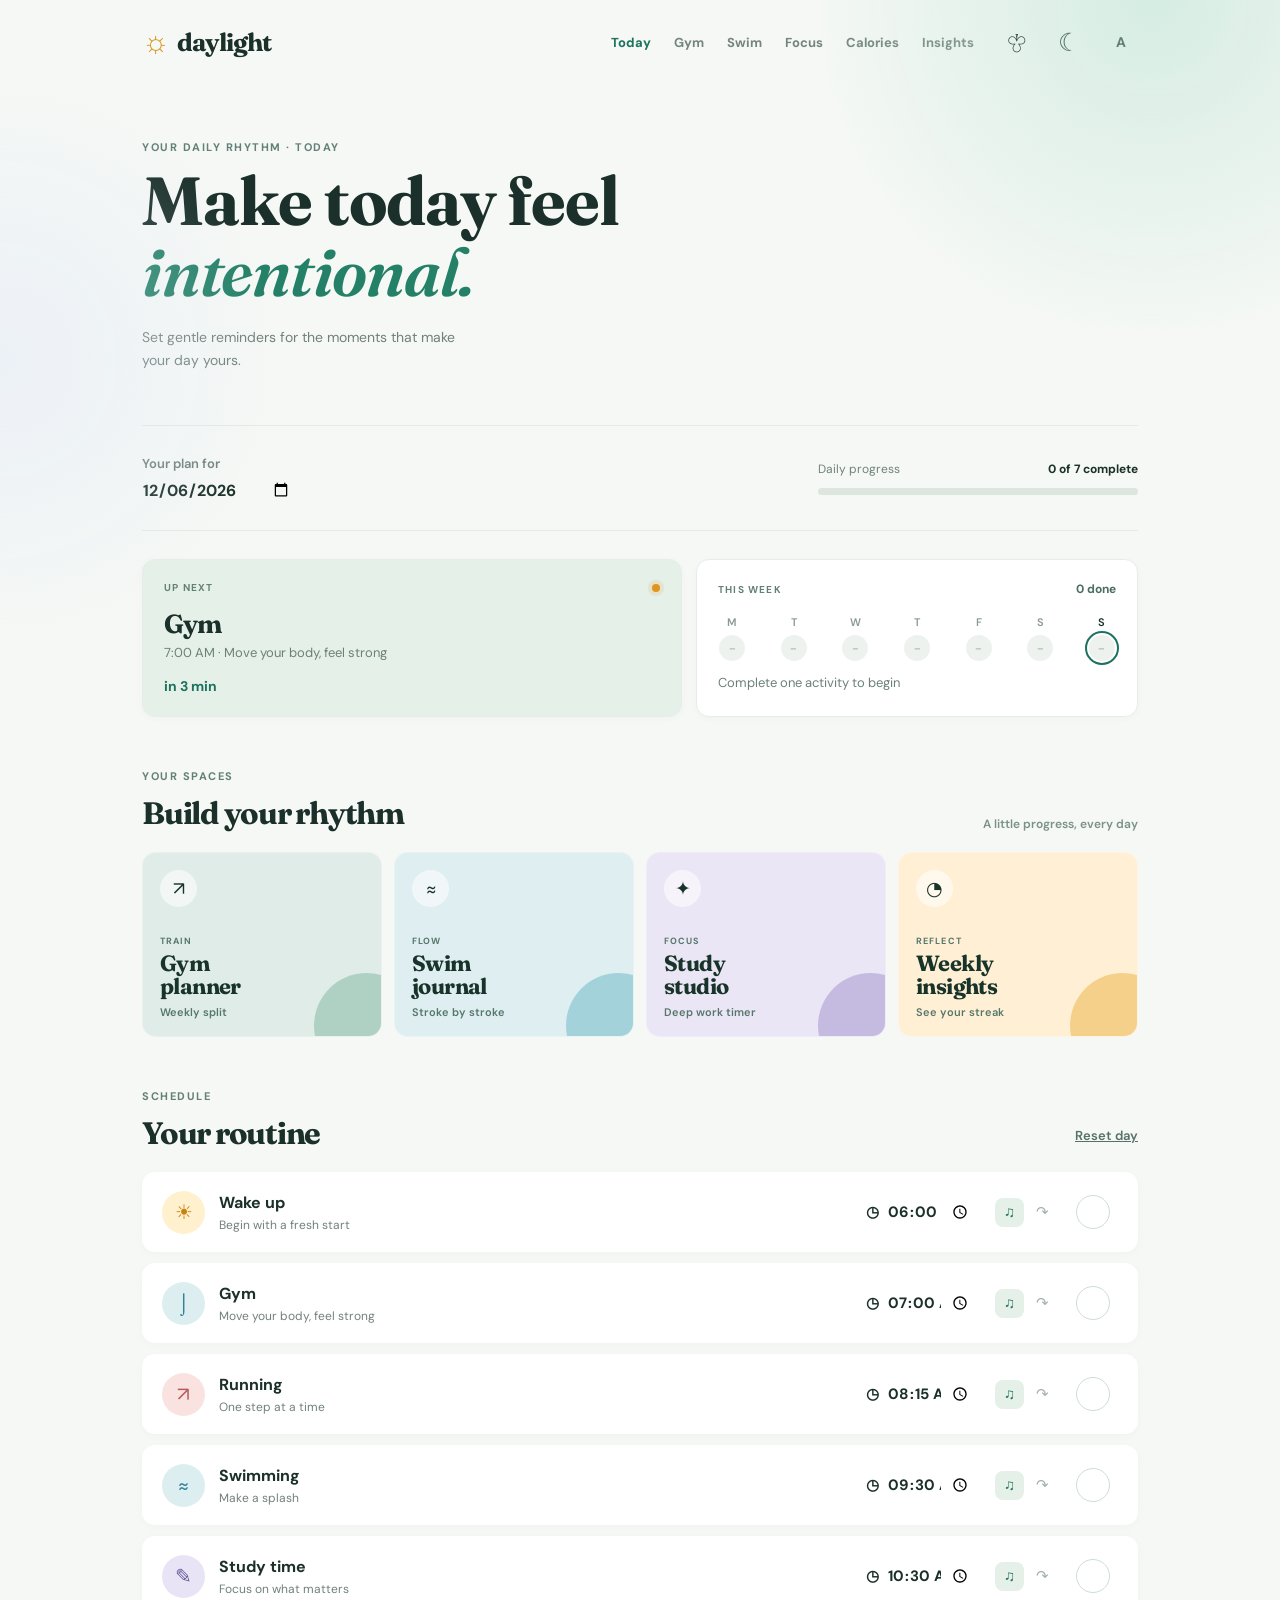
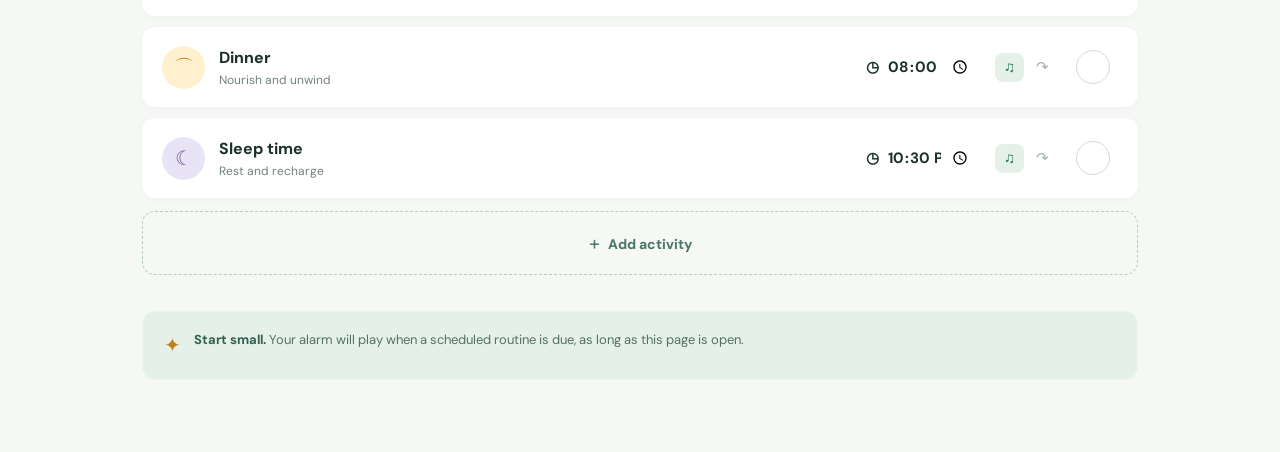
==== commit 0aa90547: "Add calories count tracker page with nutrition tracking - Create new calories.html page for food tra" ====
--- a/index.html
+++ b/index.html
@@ -29,6 +29,7 @@
           <a href="gym.html">Gym</a>
           <a href="swimming.html">Swim</a>
           <a href="focus.html">Focus</a>
+          <a href="calories.html">Calories</a>
           <a href="insights.html">Insights</a>
         </nav>
         <div class="header-actions">
--- a/styles.css
+++ b/styles.css
@@ -232,4 +232,72 @@
 #themeToggle::before { content: "\263E"; }
 html[data-theme="dark"] #themeToggle::before { content: "\2600"; }
 
+/* Calories Tracker */
+.calories-board { display:grid; grid-template-columns:1fr; gap:17px; }.nutrition-panel { padding:24px; background:linear-gradient(140deg,#fff5e6,#fffbf0); }.nutrition-stats { display:grid; grid-template-columns:repeat(4,1fr); gap:14px; margin-top:18px; }.stat-item { text-align:center; padding:16px; background:#fff; border-radius:13px; border:1px solid #ffe5c5; }.stat-item span { display:block; color:#a0826b; font-size:10px; font-weight:700; letter-spacing:1px; margin-bottom:8px; }.stat-item strong { display:block; color:#d97706; font:600 28px Fraunces,serif; }.stat-item small { display:block; margin-top:4px; color:#b89968; font-size:11px; }
+.food-log { margin-top:17px; padding:23px; background:#fef9f3; }.food-log .panel-label { color:#a08070; }.food-log h2 { margin:8px 0 18px; font:600 28px Fraunces,serif; }
+.food-form { display:grid; gap:14px; }
+.form-group { display:grid; gap:6px; }
+.form-group label { color:#5d4f47; font-size:12px; font-weight:700; }
+.form-group input { border:1px solid #dbb889; background:#fff; border-radius:9px; padding:10px 12px; color:#2d2416; font-size:12px; }
+.form-group input::placeholder { color:#a89980; }
+.form-row-2 { display:grid; grid-template-columns:1.2fr 1fr; gap:12px; }
+.form-row-3 { display:grid; grid-template-columns:1fr 1fr 1fr; gap:10px; }
+.food-form .action-button { padding:13px 18px; margin-top:8px; }
+.food-entries { display:grid; gap:12px; }
+.food-entry-row { display:grid; grid-template-columns:1fr auto 36px; align-items:center; gap:12px; padding:14px; border-radius:12px; background:#fff; border:1px solid #e8d4b8; transition:.2s; }
+.food-entry-row:hover { border-color:#d4b896; transform:translateY(-1px); }
+.entry-info b { display:block; color:#2d2416; font-size:13px; margin-bottom:4px; }
+.entry-macros { display:flex; flex-wrap:wrap; gap:8px; }
+.entry-macros span { background:#fff8f1; color:#8b7355; padding:4px 8px; border-radius:6px; font-size:11px; font-weight:600; }
+.macro-label { font-weight:700; }
+.delete-entry-btn { border:0; background:none; color:#b89968; font-size:24px; line-height:1; padding:0; width:36px; height:36px; display:grid; place-items:center; cursor:pointer; }
+.delete-entry-btn:hover { color:#d97706; }
+
+/* Action buttons */
+.action-button { border:0; background:#d97706; color:#fff; border-radius:9px; padding:11px 16px; font-weight:700; font-size:12px; transition:.2s; }
+.action-button:hover { background:#b85a06; }
+
+/* Toast notification */
+.toast { position:fixed; bottom:20px; left:50%; transform:translateX(-50%); background:rgba(0,0,0,.87); color:#fff; padding:12px 16px; border-radius:8px; font-size:13px; font-weight:600; opacity:0; transition:opacity .3s; pointer-events:none; max-width:90%; z-index:10000; }
+.toast.show { opacity:1; pointer-events:auto; }
+
+/* Hero stat card */
+.hero-stat { padding:20px; text-align:center; background:linear-gradient(145deg,#fff8f1,#fffbf5); }
+.hero-stat span { display:block; color:#a0826b; font-size:10px; font-weight:700; letter-spacing:1.2px; margin-bottom:8px; }
+.hero-stat strong { display:block; color:#d97706; font:600 32px Fraunces,serif; margin-bottom:4px; }
+.hero-stat em { display:block; color:#b89968; font-size:11px; font-style:normal; }
+
+@media(max-width:760px){
+  .nutrition-stats { grid-template-columns:repeat(2,1fr); gap:10px; }
+  .form-row-2 { grid-template-columns:1fr; }
+  .form-row-3 { grid-template-columns:1fr; }
+  .food-entry-row { grid-template-columns:1fr auto; }
+  .entry-macros { gap:6px; }
+  .entry-macros span { font-size:10px; }
+}
+
+/* Dark mode overrides for calories */
+html[data-theme="dark"] .nutrition-panel { background:linear-gradient(140deg,#2d1f0d,#3d2410); }
+html[data-theme="dark"] .stat-item { background:#1a130a; border-color:#4d3220; }
+html[data-theme="dark"] .stat-item span { color:#b8956a; }
+html[data-theme="dark"] .stat-item strong { color:#ff9800; }
+html[data-theme="dark"] .stat-item small { color:#a69070; }
+html[data-theme="dark"] .food-log { background:#1f1410; }
+html[data-theme="dark"] .food-log .panel-label { color:#9d7d5f; }
+html[data-theme="dark"] .form-group label { color:#d4a574; }
+html[data-theme="dark"] .form-group input { border-color:#5d4530; background:#0f0b08; color:#e0cbb8; }
+html[data-theme="dark"] .form-group input::placeholder { color:#6d5a47; }
+html[data-theme="dark"] .food-entry-row { background:#1a140e; border-color:#3d2817; }
+html[data-theme="dark"] .food-entry-row:hover { border-color:#6d5540; }
+html[data-theme="dark"] .entry-info b { color:#f0d9c6; }
+html[data-theme="dark"] .entry-macros span { background:#2d1f0d; color:#d4a574; }
+html[data-theme="dark"] .delete-entry-btn { color:#b8956a; }
+html[data-theme="dark"] .delete-entry-btn:hover { color:#ff9800; }
+html[data-theme="dark"] .action-button { background:#ff9800; }
+html[data-theme="dark"] .action-button:hover { background:#e68a00; }
+html[data-theme="dark"] .hero-stat { background:linear-gradient(145deg,#2d1f0d,#3d2410); color:#f0d9c6; }
+html[data-theme="dark"] .hero-stat span { color:#b8956a; }
+html[data-theme="dark"] .hero-stat strong { color:#ff9800; }
+html[data-theme="dark"] .hero-stat em { color:#a69070; }
+
 /* End combined stylesheet */
